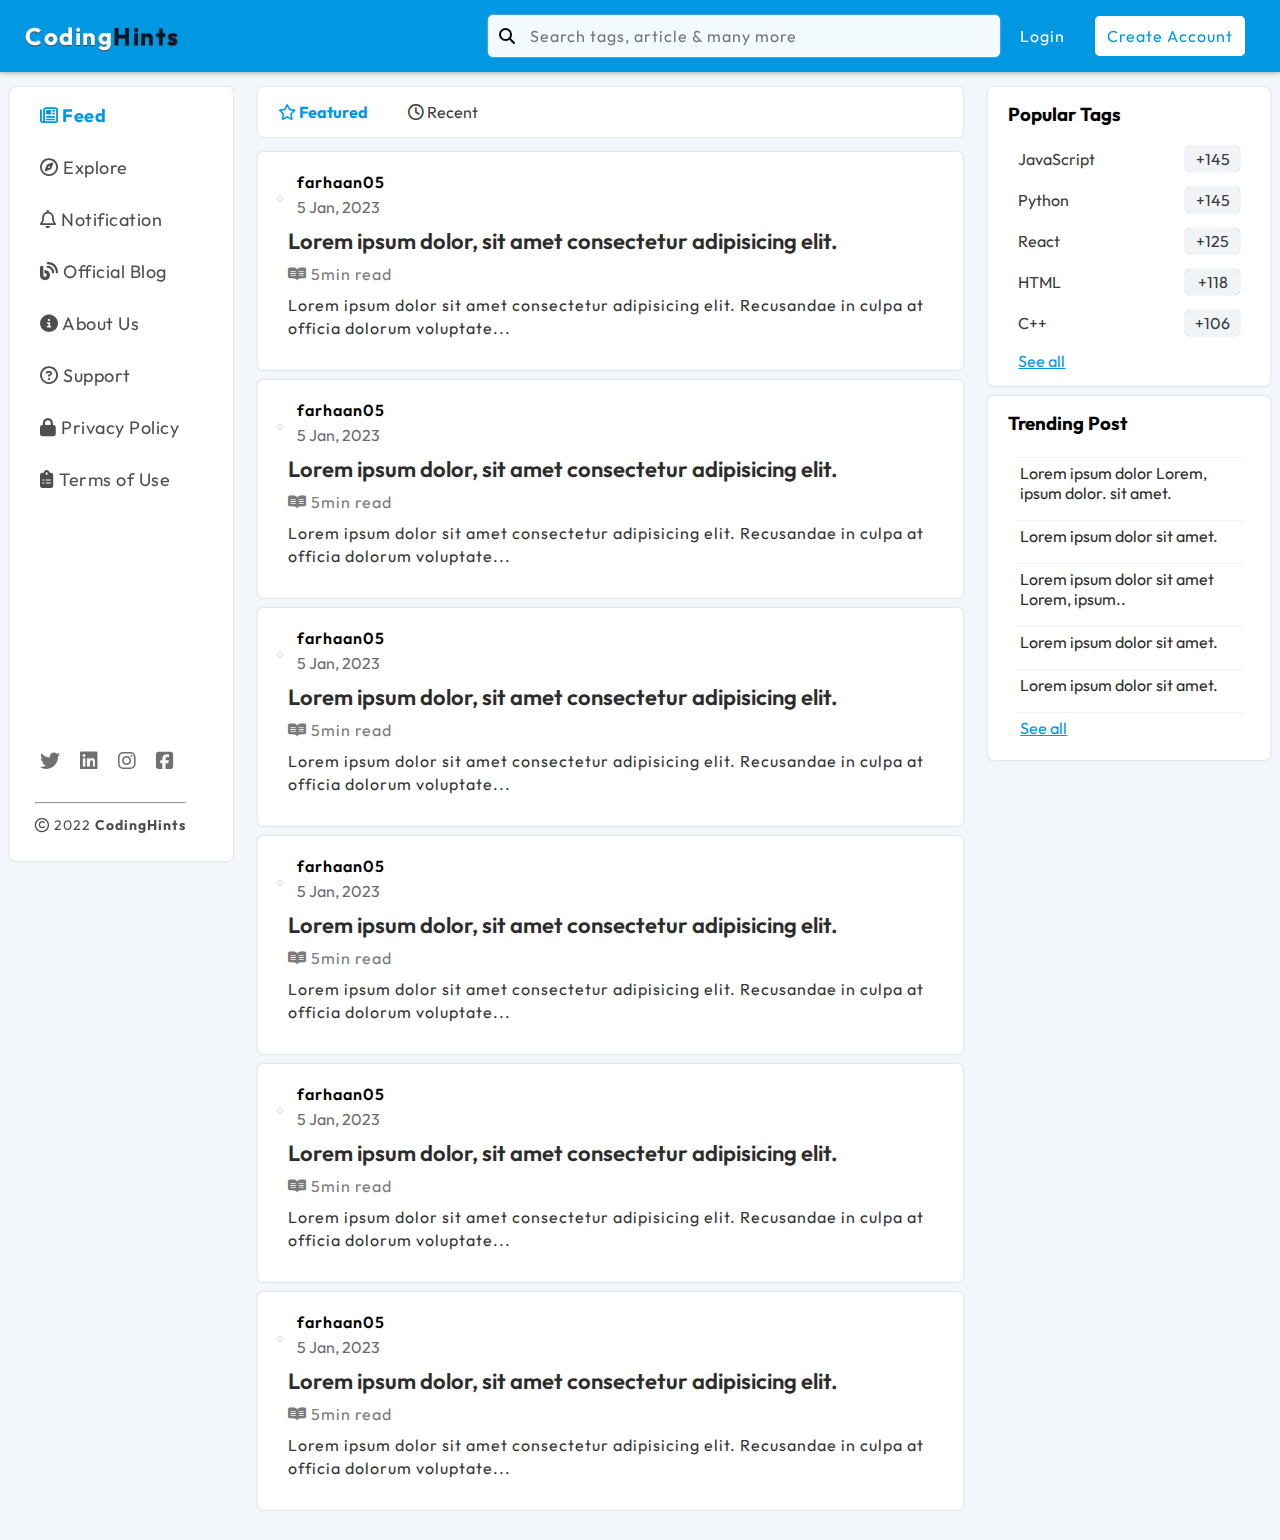
==== index.html @ e162d5db "Add files via upload" ====
<!DOCTYPE html>
<html lang="en">

<head>
    <meta charset="UTF-8">
    <meta http-equiv="X-UA-Compatible" content="IE=edge">
    <meta name="viewport" content="width=device-width, initial-scale=1.0">
    <title>CodingHints - Developers Community Blog</title>

    <!-- CSS link -->
    <link rel="stylesheet" href="style.css">
    <link rel="stylesheet" href="responsive.css">

    <!-- font awesome icon link -->
    <link rel="stylesheet" href="https://cdnjs.cloudflare.com/ajax/libs/font-awesome/6.2.0/css/all.min.css">
</head>

<body>
    <header>
        <div class="navbar">
            <div class="left-nav">
                <div class="menu-bar" id="menuBtn"><i class="fa-solid fa-bars"></i></div>
                <a href="index.html" class="logo">Coding<span>Hints</span></a>
            </div>
            <div class="right-nav">
                <div class="search-bar">
                    <form action="" id="searchForm">
                        <label for=""><i class="fa-solid fa-magnifying-glass"></i></label>
                        <input type="text" id="searchInp" placeholder="Search tags, article & many more">
                    </form>
                </div>
                <div class="account">
                    <div class="b-sign" id="signBox">
                        <div class="sign-in row">
                            <a hlogin.html">Login</a>
                        </div>
                        <div class="sign-up row">
                            <a href="signup.html">Create Account</a>
                        </div>
                    </div>
                    <div class="sign-logo" id="closeBox">
                        <span><i class="fa-regular fa-user"></i></span>
                    </div>
                </div>
            </div>
        </div>
    </header>
    <nav class="below-nav">
        <ul>
            <li><a href=""><i class="fa-regular fa-newspaper mn-icon"></i></a></li>
            <li><a href=""><i class="fa-solid fa-magnifying-glass"></i></a></li>
            <li><a href=""><i class="fa-regular fa-compass mn-icon"></i></a></li>
            <li><a href=""><i class="fa-solid fa-blog mn-icon"></i></a></li>
            <li><a href=""><i class="fa-regular fa-bell"></i></a></li>
        </ul>
    </nav>

    <section class="home-section">
        <div class="home">
            <aside class="home-left" id="side-menu">
                <div class="side-logo">
                    <a href="index.html" class="logo">Coding<span>Hints</span></a>
                    <span id="closeMenu">&times</span>
                </div>
                <ul class="menu">
                    <a href="#" class="sideBtn side-active"><i class="fa-regular fa-newspaper mn-icon"></i> Feed</a>
                    <a href="#" class="sideBtn"><i class="fa-regular fa-compass mn-icon"></i> Explore</a>
                    <a href="#" class="sideBtn"><i class="fa-regular fa-bell"></i> Notification</a>
                    <a href="#" class="sideBtn"><i class="fa-solid fa-blog mn-icon"></i> Official Blog</a>
                    <a href="#" class="sideBtn"><i class="fa-solid fa-circle-info mn-icon"></i> About Us</a>
                    <a href="#" class="sideBtn"><i class="fa-regular fa-circle-question"></i></i> Support</a>
                    <a href="#" class="sideBtn"><i class="fa-solid fa-lock mn-icon"></i> Privacy Policy</a>
                    <a href="#" class="sideBtn"><i class="fa-solid fa-clipboard-list mn-icon"></i> Terms of Use</a>
                </ul>
                <div class="side-end">
                    <div class="social-link">
                        <div class="fb s-link">
                            <a href=""><i class="fa-brands fa-twitter"></i></a>
                        </div>
                        <div class="fb s-link">
                            <a href=""><i class="fa-brands fa-linkedin"></i></a>
                        </div>
                        <div class="fb s-link">
                            <a href=""><i class="fa-brands fa-instagram"></i></a>
                        </div>
                        <div class="fb s-link">
                            <a href=""><i class="fa-brands fa-square-facebook"></i></a>
                        </div>
                    </div>
                    <div class="ft-end">
                        <hr>
                        <p><i class="fa-regular fa-copyright"></i> 2022 <b>CodingHints</b></p>
                    </div>
                </div>
            </aside>

            <!-- all contents -->
            <div class="home-mid">
                <div class="sortby">
                    <button class="sortbtn sort-active"><i class="fa-regular fa-star"></i> Featured</button>
                    <button class="sortbtn"><i class="fa-regular fa-clock"></i> Recent</button>
                </div>
                <!-- user content  -->
                <div class="content-area">
                    <article class="content">
                        <div class="user">
                            <div class="user-link">
                                <a href="user-profile.html"><img src="image/user-img.png" alt=""
                                        class="user-img"></a>
                            </div>
                            <div class="date">
                                <a href="user-profile.html" class="user-name">farhaan05</a>
                                <p>5 Jan, 2023</p>
                            </div>
                        </div>
                        <a href="" class="post" id="article">
                            <div class="content-img">
                                <img src="image/home1.jpeg" alt="">
                            </div>
                            <div class="user-content">
                                <h2 class="content-title">Lorem ipsum dolor, sit amet consectetur adipisicing elit.
                                </h2>
                                <p id="readTime"><i class="fa-brands fa-readme"></i>  5min read</p>
                                <p class="content-para">Lorem ipsum dolor sit amet consectetur adipisicing elit.
                                    Recusandae in culpa at officia dolorum voluptate...</p>
                            </div>
                        </a>
                    </article>
                    <article class="content">
                        <div class="user">
                            <div class="user-link">
                                <a href="user-profile.html"><img src="image/user-img.png" alt=""
                                        class="user-img"></a>
                            </div>
                            <div class="date">
                                <a href="user-profile.html" class="user-name">farhaan05</a>
                                <p>5 Jan, 2023</p>
                            </div>
                        </div>
                        <a href="" class="post">
                            <div class="content-img">
                                <img src="#" alt="">
                            </div>
                            <div class="user-content">
                                <h2 class="content-title">Lorem ipsum dolor, sit amet consectetur adipisicing elit.
                                </h2>
                                <p id="readTime"><i class="fa-brands fa-readme"></i>  5min read</p>
                                <p class="content-para">Lorem ipsum dolor sit amet consectetur adipisicing elit.
                                    Recusandae in culpa at officia dolorum voluptate...</p>
                            </div>
                        </a>
                    </article>
                    <article class="content">
                        <div class="user">
                            <div class="user-link">
                                <a href="user-profile.html"><img src="image/user-img.png" alt=""
                                        class="user-img"></a>
                            </div>
                            <div class="date">
                                <a href="user-profile.html" class="user-name">farhaan05</a>
                                <p>5 Jan, 2023</p>
                            </div>
                        </div>
                        <a href="" class="post" id="article">
                            <div class="content-img">
                                <img src="image/home1.jpeg" alt="">
                            </div>
                            <div class="user-content">
                                <h2 class="content-title">Lorem ipsum dolor, sit amet consectetur adipisicing elit.
                                </h2>
                                <p id="readTime"><i class="fa-brands fa-readme"></i>  5min read</p>
                                <p class="content-para">Lorem ipsum dolor sit amet consectetur adipisicing elit.
                                    Recusandae in culpa at officia dolorum voluptate...</p>
                            </div>
                        </a>
                    </article>
                    <article class="content">
                        <div class="user">
                            <div class="user-link">
                                <a href="user-profile.html"><img src="image/user-img.png" alt=""
                                        class="user-img"></a>
                            </div>
                            <div class="date">
                                <a href="user-profile.html" class="user-name">farhaan05</a>
                                <p>5 Jan, 2023</p>
                            </div>
                        </div>
                        <a href="" class="post">
                            <div class="content-img">
                                <img src="#" alt="">
                            </div>
                            <div class="user-content">
                                <h2 class="content-title">Lorem ipsum dolor, sit amet consectetur adipisicing elit.
                                </h2>
                                <p id="readTime"><i class="fa-brands fa-readme"></i>  5min read</p>
                                <p class="content-para">Lorem ipsum dolor sit amet consectetur adipisicing elit.
                                    Recusandae in culpa at officia dolorum voluptate...</p>
                            </div>
                        </a>
                    </article>
                    <article class="content">
                        <div class="user">
                            <div class="user-link">
                                <a href="user-profile.html"><img src="image/user-img.png" alt=""
                                        class="user-img"></a>
                            </div>
                            <div class="date">
                                <a href="user-profile.html" class="user-name">farhaan05</a>
                                <p>5 Jan, 2023</p>
                            </div>
                        </div>
                        <a href="" class="post" id="article">
                            <div class="content-img">
                                <img src="image/home1.jpeg" alt="">
                            </div>
                            <div class="user-content">
                                <h2 class="content-title">Lorem ipsum dolor, sit amet consectetur adipisicing elit.
                                </h2>
                                <p id="readTime"><i class="fa-brands fa-readme"></i>  5min read</p>
                                <p class="content-para">Lorem ipsum dolor sit amet consectetur adipisicing elit.
                                    Recusandae in culpa at officia dolorum voluptate...</p>
                            </div>
                        </a>
                    </article>
                    <article class="content">
                        <div class="user">
                            <div class="user-link">
                                <a href="user-profile.html"><img src="image/user-img.png" alt=""
                                        class="user-img"></a>
                            </div>
                            <div class="date">
                                <a href="user-profile.html" class="user-name">farhaan05</a>
                                <p>5 Jan, 2023</p>
                            </div>
                        </div>
                        <a href="" class="post">
                            <div class="content-img">
                                <img src="#" alt="">
                            </div>
                            <div class="user-content">
                                <h2 class="content-title">Lorem ipsum dolor, sit amet consectetur adipisicing elit.
                                </h2>
                                <p id="readTime"><i class="fa-brands fa-readme"></i>  5min read</p>
                                <p class="content-para">Lorem ipsum dolor sit amet consectetur adipisicing elit.
                                    Recusandae in culpa at officia dolorum voluptate...</p>
                            </div>
                        </a>
                    </article>
                </div>
            </div>

            <aside>
                <div class="home-right">
                    <div class="category">
                        <h3>Popular Tags</h3>
                        <div class="catg-tag">
                            <div>
                                <a href="" class="ct-tag">
                                    <button class="catg-btn">JavaScript</button>
                                    <span>+145</span>
                                </a>
                            </div>
                            <div>
                                <a href="" class="ct-tag">
                                    <button class="catg-btn">Python</button>
                                    <span>+145</span>
                                </a>
                            </div>
                            <div>
                                <a href="" class="ct-tag">
                                    <button class="catg-btn">React</button>
                                    <span>+125</span>
                                </a>
                            </div>
                            <div>
                                <a href="" class="ct-tag">
                                    <button class="catg-btn">HTML</button>
                                    <span>+118</span>
                                </a>
                            </div>
                            <div>
                                <a href="" class="ct-tag">
                                    <button class="catg-btn">C++</button>
                                    <span>+106</span>
                                </a>
                            </div>
                            <div class="ct-tag">
                                <button onclick="catgFunction()" id="more-btn">See all</button>
                            </div>
                        </div>
                    </div>
                    <div class="trending">
                        <h3>Trending Post</h3>
                        <div class="tr-pst">
                            <div class="tr-box">
                                <a href="">Lorem ipsum dolor Lorem, ipsum dolor. sit amet.</a>
                            </div>
                            <div class="tr-box">
                                <a href="">Lorem ipsum dolor sit amet.</a>
                            </div>
                            <div class="tr-box">
                                <a href="">Lorem ipsum dolor sit amet Lorem, ipsum..</a>
                            </div>
                            <div class="tr-box">
                                <a href="">Lorem ipsum dolor sit amet.</a>
                            </div>
                            <div class="tr-box">
                                <a href="">Lorem ipsum dolor sit amet.</a>
                            </div>
                            <div class="moreTr">
                                <div class="tr-box">
                                    <a href="">Lorem ipsum dolor Lorem, ipsum dolor. sit amet.</a>
                                </div>
                                <div class="tr-box">
                                    <a href="">Lorem ipsum dolor sit amet.</a>
                                </div>
                                <div class="tr-box">
                                    <a href="">Lorem ipsum dolor sit amet Lorem, ipsum..</a>
                                </div>
                                <div class="tr-box">
                                    <a href="">Lorem ipsum dolor sit amet.</a>
                                </div>
                                <div class="tr-box">
                                    <a href="">Lorem ipsum dolor sit amet.</a>
                                </div>
                            </div>
                            <div class="tr-box">
                                <button id="trBtn">See all</button>
                            </div>
                        </div>
                    </div>
                </div>
            </aside>
        </div>
    </section>

    <script src="script.js"></script>
</body>

</html>
---- style.css ----
@import url('https://fonts.googleapis.com/css2?family=Outfit:wght@400;600&display=swap');

*{
    margin: 0;
    padding: 0;
    box-sizing: border-box;
    font-family: 'Outfit', sans-serif;
    list-style: none;
    text-decoration: none;
    scroll-behavior: smooth;
}
body::-webkit-scrollbar{
    width: 5px;
}
body::-webkit-scrollbar-track{
    background-color: #c9edff3f;
    box-shadow: 0px 0px 1px #7a7a7a;
}
body::-webkit-scrollbar-thumb {
    background-color: #0097e3;
    border-radius: 2px;
}
body{
    background-color: #f3f7fb !important;
    scrollbar-width: thin;
}
header{
    position: sticky;
    top: 0px;
    background-color: #0097e3;
    padding: 15px 25px;
    box-shadow: 0px 1px 5px #a9a9a9;
}
.navbar{
    max-width: 1460px;
    height: 42px;
    margin: auto;
    display: flex;
    align-items: center;
    justify-content: space-between;
}
.left-nav{
    text-align: center;
    display: flex;
    align-items: center;
}
.menu-bar{
    display: none;
    font-size: 22px;
    margin-right: 20px;
    color: #ffffff;
}
.logo{
    color: #ffffff;
    text-decoration: none;
    font-size: 24px;
    font-weight: 700;
    letter-spacing: 1.5px;
    text-shadow: 0px 1px 1px #464646;
}
.logo span{
    color: #001729;
}
.side-logo{
    display: none;
}
#closeMenu{
    display: none;
    font-size: 35px;
    position: absolute;
    top: 0px;
    right: 15px;
}
.right-nav, .account{
    display: flex;
    align-items: center;
}
.search-bar input{
   width: 40vw;
   font-size: 16px;
   letter-spacing: 1px;
   margin-right: 10px;
   padding: 10px 5px;
   outline: none;
   border: none;
   background-color: #f3fafe;
}
.search-bar form{
    width: 40vw;
    display: flex;
    align-items: center;
    background-color: #f3fafe;
    border: 1px solid #f3fafe;
    border-radius: 5px;
    box-shadow: 0px 0px 2px #d3d3d3;
}
.search-bar form label{
    padding: 10px 10px;
}
.account .row{
    letter-spacing: 1px;
    margin: 0px 10px;
}
.b-sign{
    display: flex;
    align-items: center;
}
.sign-in a{
    color: #ffffff;
    text-decoration: none;
    padding: 8px 10px;
    font-size: 16px;
    border-radius: 5px;
    transition: all .3s;
}
.sign-up a{
    color: #0097e3;
    background-color: #ffffff;
    border: 2px solid #ffffff;
    text-decoration: none;
    padding: 8px 10px;
    font-size: 16px;
    border-radius: 5px;
    transition: all .3s;
}
.sign-in a:hover{
    color: #cceeff;
    background-color: #00aaff8d;
    text-decoration: underline;
}
.sign-up a:hover{
    color: #ffffff;
    background: transparent;
}
.sign-logo{
    display: none;
    background-color: #ffffff;
    color: #0097e3;
    padding: 6px 10px;
    border-radius: 50%;
    font-size: 20px;
    cursor: pointer;
    margin-right: 5px;
}
.below-nav{
    display: none;
    position: fixed;
    bottom: 0px;
    left: 50%;
    transform: translate(-50%, 0);
}
.below-nav ul{
    width: 100vw;
    background-color: #ffffff;
    padding: 10px 40px;
    display: flex;
    align-items: center;
    justify-content: space-between;
    box-shadow: 0px -.5px 5px #cbcbcb;
}
.below-nav ul li a{
    color: black;
    font-size: 22px;
}

/* home section start */
.home-section{
    padding: 0px 10px;
    max-width: 1500px;
    margin: auto;
}
.home{
    display: flex;
    flex-direction: row;
    justify-content: space-between;
}

/* menu end of sidebar */
.home-left{
    position: sticky;
    top: 87px;
    width: 250px;
    min-width: 14vw;
    height: 86vh;
    background-color: #ffffff;
    border-radius: 5px;
    box-shadow: 0px 0px 2px #bdbdbd;
}
.home-left .menu a{
    display: block;
    font-size: 18px;
    text-decoration: none;
    color: #4e4e4e;
    padding: 12px 30px;
    margin: 5px 0px;
    letter-spacing: .5px;
}
.home-left .menu a .mn-icon{
    font-size: 18px;
}
.home-left .menu a:hover{
    background-color: #e7f2f6;
}

.home-left .menu .side-active{
    color: #0097e3;
    font-weight: bold;
}
/* menu end of sidebar */

/* footer of sidebar */
.social-link{
    position: absolute;
    bottom: 80px;
    left: 0%;
    padding: 5px 20px;
    display: flex;
    justify-content: center;
}
.social-link .s-link{
    margin: 0px 5px;
}
.social-link .s-link a i{
    padding: 5px;
    font-size: 20px;
    color: #707070;
    border-radius: 5px;
    transition: all .2s;
}
.social-link .s-link a i:hover{
   color: #000;
   transform: translateY(-2px);
}
.ft-end{
    position: absolute;
    bottom: 10px;
    padding: 5px 25px;
    left: 0%;
    text-align: center;
}
.ft-end p {
    font-size: 14px;
    padding: 10px 0px;
    line-height: 22px;
    letter-spacing: 1px;
    color: #4e4e4e;
}
/* footer-end of sidebar */


/* home mid start */
.home-mid{
    margin: 15px 15px; 
}
.sortby{
    background-color: #ffffffee;
    display: flex;
    align-items: center;
    margin: 0px 10px;
    letter-spacing: 1px;
    box-shadow: 0px 0px 2px #bdbdbd;
    border-radius: 5px;
}
.sortby .sortbtn{
    margin: 5px;
    color: #3a3a3a;
    padding: 10px 15px;
    text-decoration: none;
    font-size: 16px;
    border: none;
    outline: none;
    cursor: pointer;
    background: transparent;
}
.sortby .sortbtn:hover{
    border-radius: 5px;
    background-color: #e5eff6;
}
.sortby .sort-active{
    color: #0097e3;
    font-weight: bold;
}

.content-area{
    margin: 15px 0px;
}
.content{
    max-width: 62vw;
    margin:10px;
    background-color: #ffffffee;
    padding: 20px;
    box-shadow: 0px 0px 2px #bdbdbd;
    border-radius: 5px;
}
.user{
   display: flex;
   align-items: center;
}
.user-link{
    color: #343434;
    text-decoration: none;
}
.user-name{
    text-decoration: none;
    color: #000000;
    letter-spacing: 1px;
    font-weight: 600;
    padding: 5px 0px;
}
.user-img{
    width: 60px;
    padding: 2px;
    margin-right: 15px;
    border-radius: 50%;
    box-shadow: 0px 0px 2px #7a7a7a;
}
.date p{
    margin-top: 5px;
    color: #6b6b6b;
}
.post{
    display: inline-flex;
    flex-direction: row-reverse;
    align-items: center;
    color: #343434;
}
.user-content{
    padding: 10px;
}
.user-content .content-title{
    color: #2c2c2c;
    font-size: 22px;
    font-weight: 600;
    text-decoration: none;
}
#readTime{
    color: #7a7a7a;
}
.user-content p{
    padding-top: 8px;
    line-height: 23px;
    letter-spacing: 1px;
}
.user-content p .readbtn{
    color: #007fb1;
}
.content-img img{
    width: 200px;
    box-shadow: 0px 0px 1px #4e4e4e;
    border-radius: 5px;
}

.home-right{
    width: 22vw;
    margin: 10px 0px;
}
.category{
    background-color: #ffffff;
    margin-top: 15px;
    padding: 5px 15px;
    box-shadow: 0px 0px 2px #bdbdbd;
    border-radius: 5px;
}
.trending{
    background-color: #ffffff;
    margin-top: 10px;
    padding: 5px 15px;
    box-shadow: 0px 0px 2px #bdbdbd;
    border-radius: 5px;
}
.category h3, .trending h3{
    padding: 10px 5px;
}
.ct-tag{
    display: flex;
    justify-content: space-between;
    margin: 5px 10px;
    padding: 5px;
}
.ct-tag:hover{
    background-color: #f0f4f6;
    border-radius: 5px;
}
.ct-tag .catg-btn{
    font-size: 16px;
    cursor: pointer;
    border: none;
    color: #3a3a3a;
    background: none;
}
.ct-tag span{
    width: 55px;
    text-align: center;
    color: #3a3a3a;
    background-color: #f0f4f6;
    padding: 3px;
    box-shadow: 0px 0px 1px #a1a1a1;
    border-radius: 5px;
}
#more-btn{
    color: #0097e3;
    font-size: 16px;
    cursor: pointer;
    border: none;
    background: none;
    text-decoration: underline;
}

.tr-box{
    padding: 5px;
    border-top: 1px solid #f0f4f6;
    margin: 12px;
}
.tr-box a{
    padding: 10px 0px;
    color: #2c2c2c;
}
.tr-box a:hover{
    text-decoration: underline;
}
.tr-box button{
    cursor: pointer;
    font-size: 16px;
    color: #0097e3;
    border: none;
    outline: none;
    background: transparent;
    text-decoration: underline;
}
.moreTr{
    display: none;
}
.moreTr.active{
    display: block;
}
---- responsive.css ----
@import url('https://fonts.googleapis.com/css2?family=Outfit:wght@400;700&display=swap');

@media screen and (max-width: 1200px) {
    .home-mid {
        margin: 15px 0px;
    }
    .user-box{
        padding: 30px;
    }
}

@media screen and (max-width: 1020px) {
    header {
        padding: 15px;
    }

    .home-mid {
        margin: 15px;
    }

    .side-logo {
        padding: 25px 0px;
        display: block;
        margin-left: 25px;
        justify-content: space-between;
    }

    .side-logo a {
        color: #0097e3;
    }

    .home-left {
        position: fixed;
        top: 0px;
        left: -400px;
        border-radius: 0;
        height: 100vh;
        transition: all .6s;
    }

    .home-left.active {
        left: 0px;
    }

    .home-right {
        display: none;
    }

    .menu-bar {
        display: block;
    }

    .content {
        max-width: 100vw;
        margin: 5px 0px;
    }

    .sortby {
        margin: 0px;
        max-width: 100vw;
    }

    .user-box{
        margin-left: 0;
    }
}

@media screen and (max-width: 890px) {
    .home-mid {
        margin: 15px 0px;
    }

    .search-bar {
        display: none;
    }

    .below-nav {
        display: block;
    }
}
@media screen and (max-width: 750px) {
    .sign-area{
        flex-direction: column-reverse;
    }
    .mid-line{
        display: none;
    }

    .user-box{
        padding: 20px 0px;
    }
}

@media screen and (max-width: 620px) {
    header{
        padding: 10px 20px;
    }
    .navbar{
        height: fit-content;
    }
    .menu-bar{
        font-size: 18px;
    }
    .logo{
        font-size: 20px;
    }
    .b-sign{
        display: none;
        position: absolute;
        top: 55px;
        right: 10px;
        background-color: #ffffff;
        box-shadow: 0px 0px 2px #7a7a7a;
        color: black;
        border-radius: 5px;
    }
    .b-sign.active{
        display: block;
    }
    .b-sign::after {
        content: "";
        position: absolute;
        top: -10px;
        right: 24px;
        width: 0;
        height: 0;
        border-left: 10px solid transparent;
        border-right: 10px solid transparent;
        border-bottom: 20px solid #ffffff;
    }

    .account .row {
        margin: 25px 10px;

    }

    .sign-in a {
        color: #000000;
        text-decoration: none;
        padding: 5px;
    }

    .sign-up a {
        color: #ffffff;
        background-color: #0097e3;
        border: 2px solid #0097e3;
        padding: 5px;
    }

    .sign-in a:hover {
        color: #cceeff;
        background-color: #0193dc8d;
        text-decoration: underline;
    }

    .sign-up a:hover {
        color: #ffffff;
        background: transparent;
    }

    .sign-logo {
        display: block;
        box-shadow: 0px 0px 1px #7a7a7a;
    }

    .post {
        display: block;
        overflow: hidden;
        justify-content: center;
    }

    .content-img img {
        width: 100%;
        margin: 10px auto;
    }


    .user-box{
        padding: 10px 0px;
    }
    .profile{
        display: flex;
        align-items: flex-start;
        justify-content: space-between;
    }
    .profile img{
        width: 100px;
    }
    .profile-details{
        width: 60%;
        margin-left: 10px;
        padding: 5px 0px;
    }
    .profile-name{
        font-size: 22px;
        letter-spacing: .5px;
        
    }
    .profile-short{
        font-size: 15px;
    }
    .profile-section{
        display: flex;
        justify-content: center;
        flex-direction: column;
        padding-bottom: 20px;
    }
    .lg-device{
        display: none;
    }
    .m-device{
        display: block;
    }
    .follow-link a{
        font-size: 15px;
    }

    .user-social-link{
        padding: 0;
        display: block;
        line-height: 30px;
    }
    .social-links span a i{
        margin: 0px;
        margin-right: 10px
    }
}
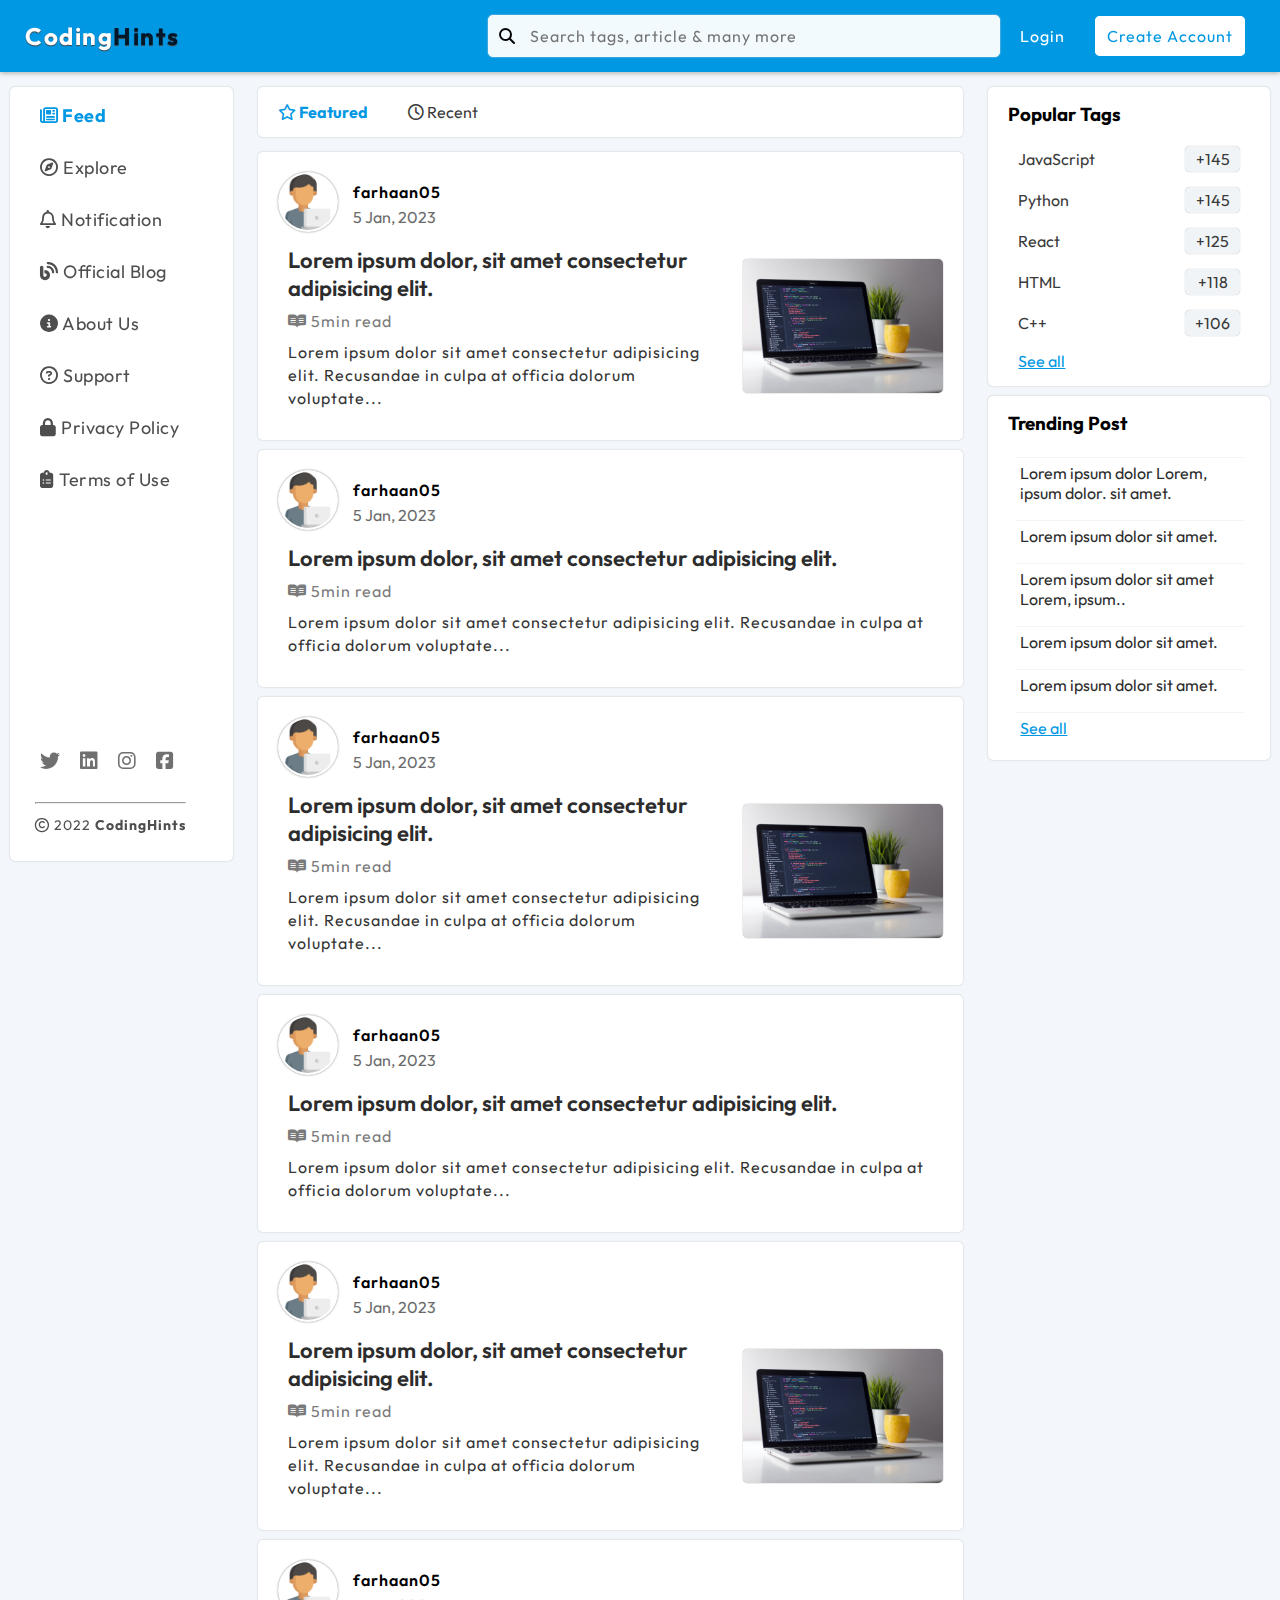
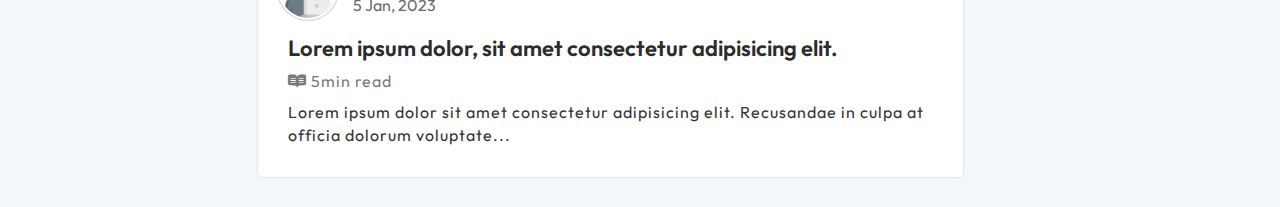
==== commit dddac8aa: "Add files via upload" ====
--- a/index.html
+++ b/index.html
@@ -32,7 +32,7 @@
                 <div class="account">
                     <div class="b-sign" id="signBox">
                         <div class="sign-in row">
-                            <a hlogin.html">Login</a>
+                            <a href="login.html">Login</a>
                         </div>
                         <div class="sign-up row">
                             <a href="signup.html">Create Account</a>
@@ -47,11 +47,11 @@
     </header>
     <nav class="below-nav">
         <ul>
-            <li><a href=""><i class="fa-regular fa-newspaper mn-icon"></i></a></li>
-            <li><a href=""><i class="fa-solid fa-magnifying-glass"></i></a></li>
-            <li><a href=""><i class="fa-regular fa-compass mn-icon"></i></a></li>
-            <li><a href=""><i class="fa-solid fa-blog mn-icon"></i></a></li>
-            <li><a href=""><i class="fa-regular fa-bell"></i></a></li>
+            <li><a href="#"><i class="fa-regular fa-newspaper mn-icon"></i></a></li>
+            <li><a href="#"><i class="fa-solid fa-magnifying-glass"></i></a></li>
+            <li><a href="#"><i class="fa-regular fa-compass mn-icon"></i></a></li>
+            <li><a href="#"><i class="fa-solid fa-blog mn-icon"></i></a></li>
+            <li><a href="#"><i class="fa-regular fa-bell"></i></a></li>
         </ul>
     </nav>
 
@@ -75,16 +75,16 @@
                 <div class="side-end">
                     <div class="social-link">
                         <div class="fb s-link">
-                            <a href=""><i class="fa-brands fa-twitter"></i></a>
+                            <a href="#"><i class="fa-brands fa-twitter"></i></a>
                         </div>
                         <div class="fb s-link">
-                            <a href=""><i class="fa-brands fa-linkedin"></i></a>
+                            <a href="#"><i class="fa-brands fa-linkedin"></i></a>
                         </div>
                         <div class="fb s-link">
-                            <a href=""><i class="fa-brands fa-instagram"></i></a>
+                            <a href="#"><i class="fa-brands fa-instagram"></i></a>
                         </div>
                         <div class="fb s-link">
-                            <a href=""><i class="fa-brands fa-square-facebook"></i></a>
+                            <a href="#"><i class="fa-brands fa-square-facebook"></i></a>
                         </div>
                     </div>
                     <div class="ft-end">
@@ -113,7 +113,7 @@
                                 <p>5 Jan, 2023</p>
                             </div>
                         </div>
-                        <a href="" class="post" id="article">
+                        <a href="#" class="post" id="article">
                             <div class="content-img">
                                 <img src="image/home1.jpeg" alt="">
                             </div>
@@ -285,7 +285,7 @@
                                 </a>
                             </div>
                             <div class="ct-tag">
-                                <button onclick="catgFunction()" id="more-btn">See all</button>
+                                <button id="more-btn">See all</button>
                             </div>
                         </div>
                     </div>
--- a/style.css
+++ b/style.css
@@ -432,4 +432,221 @@
 }
 .moreTr.active{
     display: block;
-}+}
+
+
+/* Login and Signup form CSS */
+.sign-section{
+    max-width: 1300px;
+    margin: 0% auto;
+    padding: 0px 10px;
+}
+.sign-area{
+    background-color: #fff;
+    max-width: 800px;
+    margin: 8% auto;
+    display: flex;
+    flex-wrap: wrap;
+    align-items: center;
+    justify-content: center;
+    box-shadow: 0px 5px 4px #dae0e4;
+    border-radius: 10px;
+    padding: 18px;
+}
+.sign-area h3{
+    padding-bottom: 30px;
+    letter-spacing: 1px;
+    text-align: center;
+}
+.mid-line{
+    width: 1px;
+    height: 400px;
+    margin: 0px 50px;
+    background-color: #bdbdbd;
+}
+/* continue with link */
+.sign-link{
+    display: flex;
+    flex-direction: column;
+}
+.link-box{
+    display: flex;
+    align-items: center;
+    justify-content: center;
+    font-size: 18px;
+    width: 250px;
+    padding: 8px 30px;
+    margin-bottom: 20px;
+    background-color: #fff;
+    box-shadow: 0px 0px 2px #bdbdbd;
+    border-radius: 25px;
+    letter-spacing: 1px;
+    color: #4b4b4b;
+}
+.link-box:hover{
+    background-color: #f3f7fb;
+}
+.link-box img{
+    width: 25px;
+    padding: 2px;
+    margin-right: 5px;
+}
+
+/* form control area */
+.sign-col-1, .sign-col-2{
+    padding: 10px;
+}
+.sign-col-2 form{
+    display: flex;
+    flex-direction: column;
+}
+.sign-col-2 form label{
+    font-size: 18px;
+}
+.sign-col-2 form input{
+    width: 300px;
+    outline: none;
+    border: none;
+    background-color: #f3f7fb;
+    margin-bottom: 10px;
+    margin-top: 5px;
+    font-size: 16px;
+    padding: 6px 15px;
+    border-radius: 25px;
+    box-shadow: 0px 0px 2px #bdbdbd;
+}
+.sign-col-2 form input:focus{
+    /* border: 1px solid #0097e3; */
+    box-shadow: 0px 0px 2px #0097e3;
+}
+.sign-col-2 form button{
+    outline: none;
+    border: none;
+    color: #fff;
+    background-color: #0097e3;
+    margin-top: 10px;
+    font-size: 16px;
+    padding: 6px 15px;
+    border-radius: 25px;
+    box-shadow: 0px 0px 2px #bdbdbd;
+    cursor: pointer;
+    letter-spacing: 1px;
+    font-weight: 600;
+    transition: all .3s;
+}
+.sign-col-2 form button:hover{
+    background-color: #00aaff;
+    box-shadow: 0px 3px 5px #bdbdbd;
+}
+#check{
+    width: fit-content;
+    margin: 10px 5px;
+    box-shadow: none;
+}
+#checkbox{
+    margin-bottom: 10px;
+    font-size: 16px;
+}
+
+form span{
+    margin: 10px 0px;
+    text-align: center;
+    padding-top: 10px;
+}
+form span a{
+    color: #0097e3;
+    padding-top: 15px;
+}
+
+
+/* User profile css */
+.user-section{
+    display: flex;
+    justify-content: space-between;
+    max-width: 1500px;
+    margin: auto;
+    padding: 0px 10px;
+}
+.user-box{
+    width: 100%;
+    margin-left: 30px;
+    height: 120vh;
+    background-color: #ffff;
+    margin-top: 15px;
+    padding: 40px 100px;
+    border-radius: 10px;
+    box-shadow: 0px 0px 2px #c3c3c3;
+}
+.profile-section{
+    max-width: 90%;
+    margin: 20px auto;
+    display: flex;
+    justify-content: space-between;
+    border-bottom: 1px solid #dfdfdf;
+    padding-bottom: 30px;
+}
+.profile{
+    display: flex;
+    align-items: center;
+}
+.profile img{
+    width: 140px;
+    box-shadow: 0px 0px 2px grey;
+    border-radius: 50%;
+}
+.profile-details{
+    width: 50%;
+    margin-left: 50px;
+    padding: 15px 0px;
+}
+.profile-name{
+    font-size: 28px;
+    letter-spacing: 1px;
+    color: #3a3a3a;
+}
+.profile-short{
+    padding-top: 10px;
+    color: #636363;
+}
+.m-device{
+    margin-top: 15px;
+    display: none;
+}
+.follow-link{
+    display: flex;
+    align-items: center;
+}
+.lg-device{
+    display: block;
+}
+.follow-link a{
+    font-size: 18px;
+    color: #ffff;
+    background-color:  #0097e3;
+    text-decoration: none;
+    padding: 6px 18px;
+    border-radius: 10px;
+    letter-spacing: .5px;
+}
+
+.user-social-link{
+    max-width: 90%;
+    margin: auto;
+    padding-top: 20px;
+    display: flex;
+    justify-content: space-around;
+}
+.location p, .join p{
+    color: #5b5b5b;
+    font-size: 15px;
+}
+.social-links span a i{
+    margin: 0px 10px;
+    font-size: 18px;
+    color: #5b5b5b;
+    transition: all .3s;
+}
+.social-links span a i:hover{
+    color: #000;
+}
+
